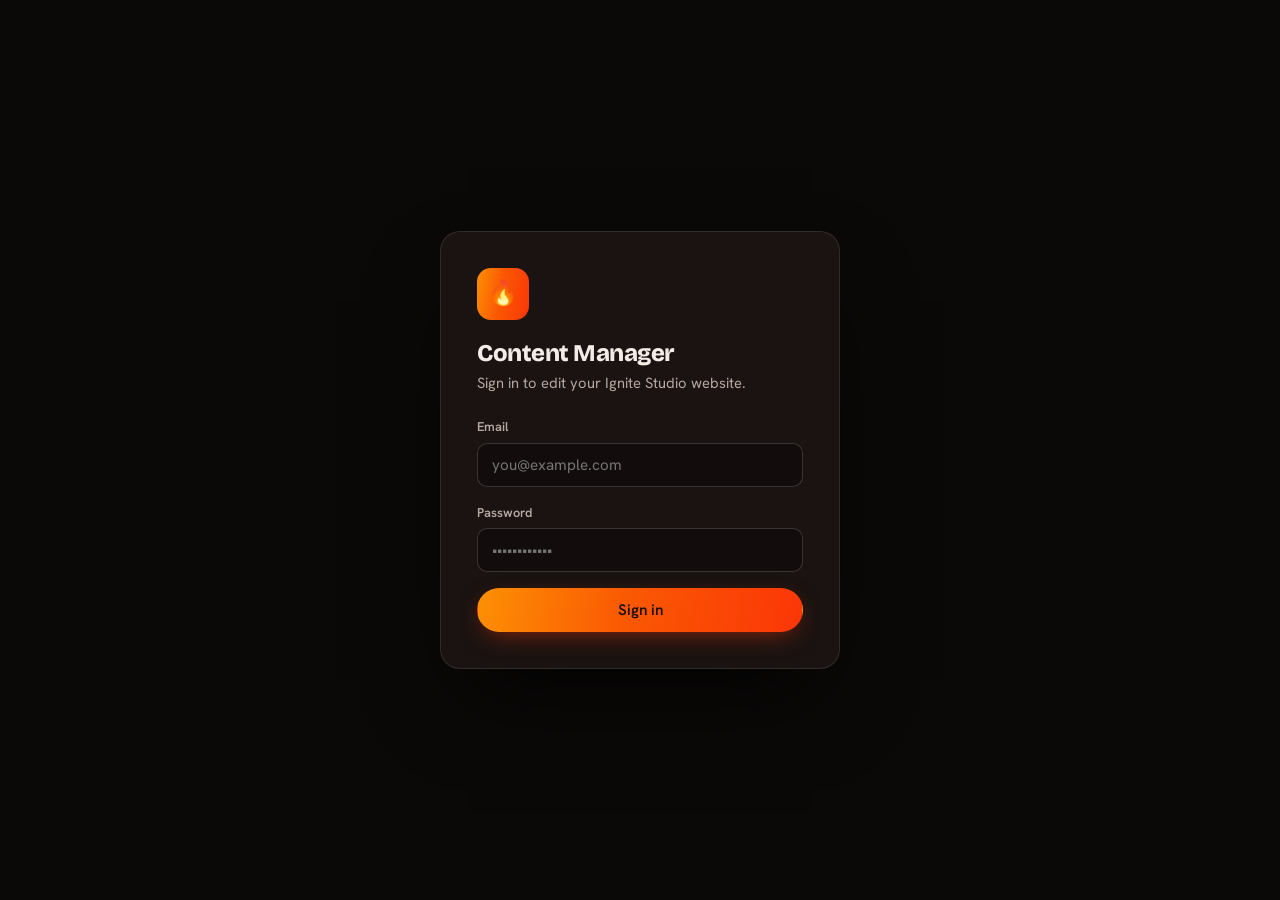
==== admin.html @ 2a7999fc "Add Supabase CMS: admin panel + live content hydration - Content tables (site_settings, services, te" ====
<!doctype html>
<html lang="en" dir="ltr">
<head>
  <meta charset="utf-8" />
  <meta name="viewport" content="width=device-width, initial-scale=1" />
  <meta name="robots" content="noindex, nofollow" />
  <title>Ignite Studio — Content Manager</title>
  <link rel="icon" href="favicon.svg" type="image/svg+xml" />
  <link rel="preload" href="assets/fonts/bricolage-grotesque-var.woff2" as="font" type="font/woff2" crossorigin />
  <link rel="preload" href="assets/fonts/hanken-grotesk-var.woff2" as="font" type="font/woff2" crossorigin />
  <style>
    @font-face { font-family:"Bricolage Grotesque"; src:url("assets/fonts/bricolage-grotesque-var.woff2") format("woff2"); font-weight:200 800; font-display:swap; }
    @font-face { font-family:"Hanken Grotesk"; src:url("assets/fonts/hanken-grotesk-var.woff2") format("woff2"); font-weight:100 900; font-display:swap; }
    :root{
      --flame:#FA5903; --flame-bright:#FF6E1F; --ember:#FB3607; --gold:#FD9004;
      --ink:#0B0908; --ink-2:#120D0C; --surface:#1A1311; --surface-2:#221917;
      --line:rgba(255,255,255,.10); --line-2:rgba(255,255,255,.16);
      --text:#F3EBE6; --muted:#B7A9A2; --muted-2:#8E817B;
      --grad-fire:linear-gradient(100deg,var(--gold),var(--flame) 45%,var(--ember));
      --display:"Bricolage Grotesque",sans-serif; --body:"Hanken Grotesk",system-ui,sans-serif;
      --radius:14px; --ok:#3FB950; --err:#F85149;
    }
    *{box-sizing:border-box;margin:0}
    body{font-family:var(--body);background:var(--ink);color:var(--text);line-height:1.55;-webkit-font-smoothing:antialiased}
    h1,h2,h3,h4{font-family:var(--display);font-weight:800;letter-spacing:-.02em;line-height:1.1}
    a{color:var(--flame-bright)}
    button{font-family:var(--body);cursor:pointer}
    .btn{display:inline-flex;align-items:center;gap:8px;border:1px solid transparent;border-radius:999px;padding:11px 20px;font-weight:600;font-size:.95rem;transition:transform .2s,box-shadow .2s,background .2s,border-color .2s}
    .btn:hover{transform:translateY(-1px)}
    .btn-primary{background:var(--grad-fire);color:#1A0E05;box-shadow:0 8px 24px -8px rgba(251,54,7,.55)}
    .btn-ghost{background:transparent;color:var(--muted);border-color:var(--line-2)}
    .btn-ghost:hover{color:var(--text)}
    .btn-danger{background:transparent;color:var(--err);border-color:rgba(248,81,73,.4)}
    .btn-danger:hover{background:rgba(248,81,73,.1)}
    .btn-sm{padding:7px 14px;font-size:.85rem}

    /* login */
    #login{min-height:100vh;display:grid;place-items:center;padding:24px}
    .login-card{width:100%;max-width:400px;background:var(--surface);border:1px solid var(--line);border-radius:20px;padding:36px;box-shadow:0 40px 90px -30px #000}
    .login-card .mark{width:52px;height:52px;border-radius:14px;background:var(--grad-fire);display:grid;place-items:center;font-family:var(--display);font-weight:800;color:#1A0E05;font-size:1.5rem;margin-bottom:20px}
    .login-card h1{font-size:1.5rem;margin-bottom:6px}
    .login-card p{color:var(--muted);font-size:.92rem;margin-bottom:22px}
    label{display:block;font-size:.8rem;font-weight:600;color:var(--muted);margin:0 0 6px}
    input,textarea,select{width:100%;font-family:var(--body);font-size:.95rem;padding:11px 14px;border-radius:10px;border:1.5px solid var(--line-2);background:var(--ink-2);color:var(--text);transition:border-color .2s,box-shadow .2s}
    textarea{resize:vertical;min-height:80px;line-height:1.5}
    input:focus,textarea:focus,select:focus{outline:none;border-color:var(--flame);box-shadow:0 0 0 3px rgba(250,89,3,.18)}
    .field{margin-bottom:16px}
    .field .hint{font-size:.76rem;color:var(--muted-2);margin-top:5px}
    .msg{font-size:.88rem;padding:10px 14px;border-radius:10px;margin-top:14px;display:none}
    .msg.show{display:block}
    .msg.ok{background:rgba(63,185,80,.12);color:var(--ok)}
    .msg.err{background:rgba(248,81,73,.12);color:var(--err)}

    /* app shell */
    #app{display:none;min-height:100vh;grid-template-columns:248px 1fr}
    .sidebar{background:var(--ink-2);border-right:1px solid var(--line);padding:22px 16px;position:sticky;top:0;height:100vh;overflow-y:auto;display:flex;flex-direction:column}
    .sidebar .brand{display:flex;align-items:center;gap:10px;font-family:var(--display);font-weight:800;font-size:1.05rem;padding:0 8px 20px;border-bottom:1px solid var(--line);margin-bottom:14px}
    .sidebar .brand .dot{width:30px;height:30px;border-radius:9px;background:var(--grad-fire);display:grid;place-items:center;color:#1A0E05;font-size:1rem}
    .nav-group{font-size:.7rem;text-transform:uppercase;letter-spacing:.12em;color:var(--muted-2);padding:14px 10px 6px}
    .nav-item{display:flex;align-items:center;justify-content:space-between;gap:8px;width:100%;text-align:left;background:transparent;border:none;color:var(--muted);padding:9px 12px;border-radius:9px;font-size:.92rem;transition:background .15s,color .15s}
    .nav-item:hover{background:var(--surface);color:var(--text)}
    .nav-item.active{background:var(--surface-2);color:var(--text);font-weight:600}
    .nav-item .count{font-size:.72rem;color:var(--muted-2);background:var(--ink);padding:1px 7px;border-radius:999px}
    .sidebar .foot{margin-top:auto;padding-top:16px;border-top:1px solid var(--line);font-size:.82rem;color:var(--muted-2)}
    .sidebar .foot a{display:block;margin-bottom:8px}

    .main{padding:32px 40px;max-width:920px}
    .topbar{display:flex;align-items:center;justify-content:space-between;gap:16px;margin-bottom:8px;flex-wrap:wrap}
    .topbar h2{font-size:1.6rem}
    .topbar .sub{color:var(--muted);font-size:.92rem;margin-bottom:26px}
    .section-actions{display:flex;gap:10px;flex-wrap:wrap}

    .card{background:var(--surface);border:1px solid var(--line);border-radius:var(--radius);padding:22px;margin-bottom:16px}
    .card .card-head{display:flex;align-items:center;justify-content:space-between;gap:12px;margin-bottom:16px}
    .card .card-head h3{font-size:1.1rem}
    .card .card-head .tag{font-size:.74rem;color:var(--muted-2)}
    .row-2{display:grid;grid-template-columns:1fr 1fr;gap:14px}
    .repeat-item{border:1px dashed var(--line-2);border-radius:12px;padding:16px;margin-bottom:12px;position:relative}
    .repeat-item .rm{position:absolute;top:10px;right:10px}
    .save-bar{position:sticky;bottom:0;background:linear-gradient(180deg,transparent,var(--ink) 40%);padding:18px 0 4px;display:flex;gap:12px;align-items:center}
    .toggle{display:inline-flex;align-items:center;gap:9px;font-size:.9rem;color:var(--muted)}
    .toggle input{width:auto}
    .empty{color:var(--muted-2);padding:40px;text-align:center;border:1px dashed var(--line);border-radius:var(--radius)}
    .lead-row{display:grid;grid-template-columns:auto 1fr auto;gap:14px;align-items:center;padding:14px 0;border-bottom:1px solid var(--line)}
    .lead-row .pill{font-size:.7rem;font-weight:700;padding:3px 10px;border-radius:999px;background:var(--surface-2);color:var(--flame-bright);text-transform:uppercase;letter-spacing:.04em}
    .lead-row .meta{font-size:.82rem;color:var(--muted-2)}
    .spinner{width:20px;height:20px;border:2px solid var(--line-2);border-top-color:var(--flame);border-radius:50%;animation:spin .7s linear infinite;display:inline-block}
    @keyframes spin{to{transform:rotate(360deg)}}
    @media (max-width:820px){
      #app{grid-template-columns:1fr}
      .sidebar{position:static;height:auto;flex-direction:column}
      .main{padding:24px 18px}
      .row-2{grid-template-columns:1fr}
    }
  </style>
</head>
<body>
  <!-- ===== LOGIN ===== -->
  <div id="login">
    <form class="login-card" id="loginForm" autocomplete="on">
      <div class="mark" aria-hidden="true">🔥</div>
      <h1>Content Manager</h1>
      <p>Sign in to edit your Ignite Studio website.</p>
      <div class="field">
        <label for="email">Email</label>
        <input type="email" id="email" autocomplete="username" required placeholder="you@example.com" />
      </div>
      <div class="field">
        <label for="password">Password</label>
        <input type="password" id="password" autocomplete="current-password" required placeholder="••••••••••••" />
      </div>
      <button class="btn btn-primary" type="submit" style="width:100%;justify-content:center" id="loginBtn">Sign in</button>
      <div class="msg" id="loginMsg"></div>
    </form>
  </div>

  <!-- ===== APP ===== -->
  <div id="app">
    <aside class="sidebar">
      <div class="brand"><span class="dot" aria-hidden="true">🔥</span> Ignite CMS</div>
      <nav id="navMenu"></nav>
      <div class="foot">
        <a href="index.html" target="_blank" rel="noopener">View site ↗</a>
        <button class="nav-item" id="logoutBtn" style="padding-left:0;color:var(--muted-2)">Sign out</button>
        <span id="whoami"></span>
      </div>
    </aside>
    <main class="main" id="view"><div class="empty"><span class="spinner"></span></div></main>
  </div>

  <script src="js/cms-config.js?v=22"></script>
  <script src="js/admin.js?v=22"></script>
</body>
</html>
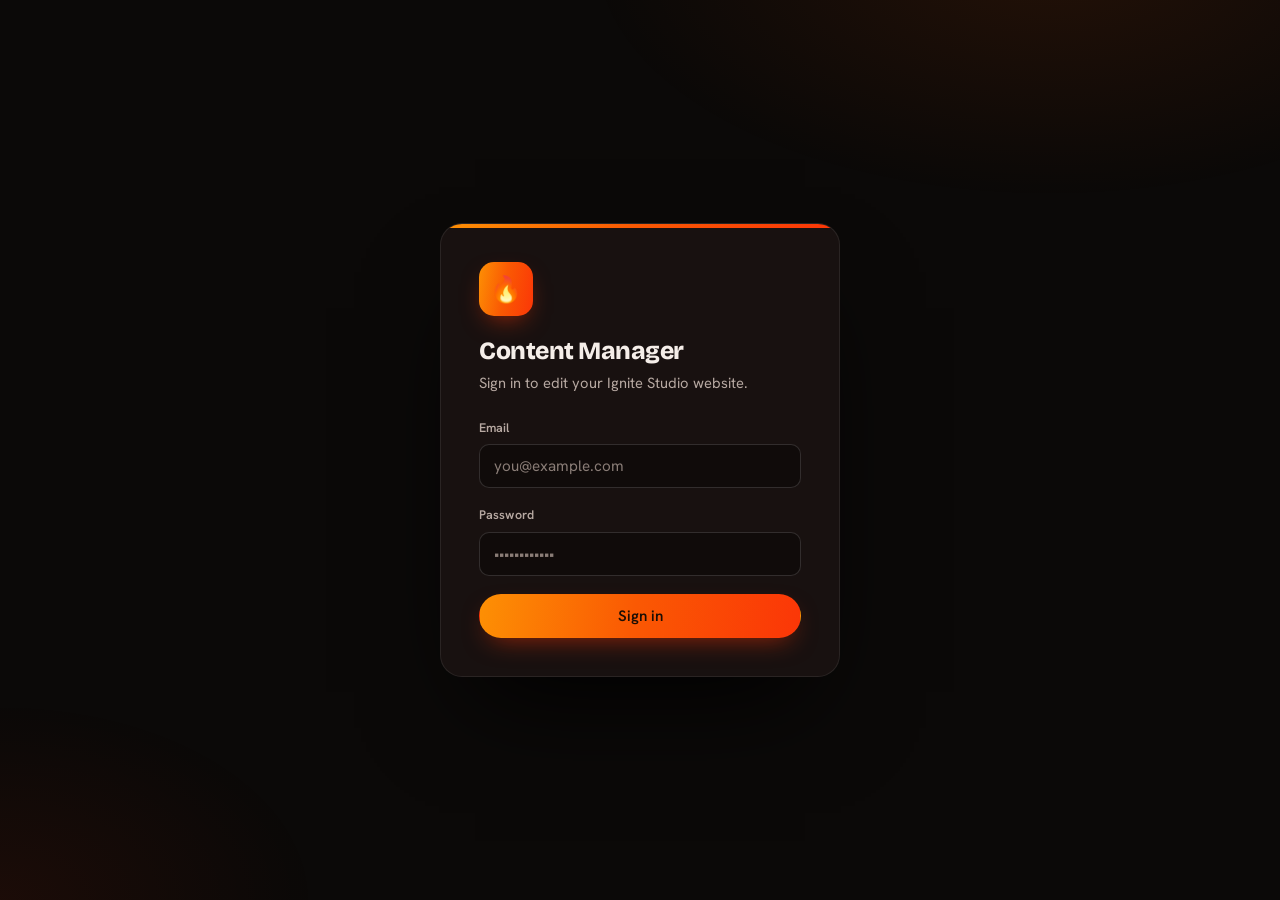
==== commit 17e6fd85: "Redesign CMS admin: dashboard, icons, categorised nav, polish - Add a Dashboard overview with metric" ====
--- a/admin.html
+++ b/admin.html
@@ -13,83 +13,132 @@
     @font-face { font-family:"Hanken Grotesk"; src:url("assets/fonts/hanken-grotesk-var.woff2") format("woff2"); font-weight:100 900; font-display:swap; }
     :root{
       --flame:#FA5903; --flame-bright:#FF6E1F; --ember:#FB3607; --gold:#FD9004;
-      --ink:#0B0908; --ink-2:#120D0C; --surface:#1A1311; --surface-2:#221917;
-      --line:rgba(255,255,255,.10); --line-2:rgba(255,255,255,.16);
-      --text:#F3EBE6; --muted:#B7A9A2; --muted-2:#8E817B;
-      --grad-fire:linear-gradient(100deg,var(--gold),var(--flame) 45%,var(--ember));
+      --ink:#0B0908; --ink-2:#100B0A; --surface:#181110; --surface-2:#211815; --surface-3:#2A1E1A;
+      --line:rgba(255,255,255,.08); --line-2:rgba(255,255,255,.14);
+      --text:#F5EEE9; --muted:#B7A9A2; --muted-2:#8A7D77;
+      --grad-fire:linear-gradient(100deg,var(--gold),var(--flame) 48%,var(--ember));
       --display:"Bricolage Grotesque",sans-serif; --body:"Hanken Grotesk",system-ui,sans-serif;
-      --radius:14px; --ok:#3FB950; --err:#F85149;
+      --radius:16px; --radius-sm:10px; --ok:#3FB950; --err:#F85149;
     }
     *{box-sizing:border-box;margin:0}
+    html{-webkit-text-size-adjust:100%}
     body{font-family:var(--body);background:var(--ink);color:var(--text);line-height:1.55;-webkit-font-smoothing:antialiased}
-    h1,h2,h3,h4{font-family:var(--display);font-weight:800;letter-spacing:-.02em;line-height:1.1}
-    a{color:var(--flame-bright)}
+    body::before{content:"";position:fixed;inset:0;z-index:0;pointer-events:none;
+      background:radial-gradient(60% 45% at 82% -5%,rgba(250,89,3,.10),transparent 60%),radial-gradient(45% 40% at 0% 100%,rgba(251,54,7,.07),transparent 55%)}
+    h1,h2,h3,h4{font-family:var(--display);font-weight:800;letter-spacing:-.02em;line-height:1.12}
+    a{color:var(--flame-bright);text-decoration:none}
     button{font-family:var(--body);cursor:pointer}
-    .btn{display:inline-flex;align-items:center;gap:8px;border:1px solid transparent;border-radius:999px;padding:11px 20px;font-weight:600;font-size:.95rem;transition:transform .2s,box-shadow .2s,background .2s,border-color .2s}
+    svg{display:block}
+    .ic{width:18px;height:18px;flex:0 0 18px;stroke:currentColor;stroke-width:1.9;fill:none;stroke-linecap:round;stroke-linejoin:round}
+
+    .btn{display:inline-flex;align-items:center;justify-content:center;gap:8px;border:1px solid transparent;border-radius:999px;padding:11px 20px;font-weight:600;font-size:.94rem;transition:transform .18s,box-shadow .18s,background .18s,border-color .18s,color .18s;white-space:nowrap}
     .btn:hover{transform:translateY(-1px)}
-    .btn-primary{background:var(--grad-fire);color:#1A0E05;box-shadow:0 8px 24px -8px rgba(251,54,7,.55)}
+    .btn:active{transform:translateY(0)}
+    .btn-primary{background:var(--grad-fire);color:#1A0E05;box-shadow:0 10px 26px -10px rgba(251,54,7,.6)}
+    .btn-primary:hover{box-shadow:0 14px 32px -10px rgba(251,54,7,.75)}
     .btn-ghost{background:transparent;color:var(--muted);border-color:var(--line-2)}
-    .btn-ghost:hover{color:var(--text)}
-    .btn-danger{background:transparent;color:var(--err);border-color:rgba(248,81,73,.4)}
-    .btn-danger:hover{background:rgba(248,81,73,.1)}
+    .btn-ghost:hover{color:var(--text);border-color:var(--muted-2)}
+    .btn-danger{background:transparent;color:var(--err);border-color:rgba(248,81,73,.35)}
+    .btn-danger:hover{background:rgba(248,81,73,.12)}
     .btn-sm{padding:7px 14px;font-size:.85rem}
 
-    /* login */
-    #login{min-height:100vh;display:grid;place-items:center;padding:24px}
-    .login-card{width:100%;max-width:400px;background:var(--surface);border:1px solid var(--line);border-radius:20px;padding:36px;box-shadow:0 40px 90px -30px #000}
-    .login-card .mark{width:52px;height:52px;border-radius:14px;background:var(--grad-fire);display:grid;place-items:center;font-family:var(--display);font-weight:800;color:#1A0E05;font-size:1.5rem;margin-bottom:20px}
-    .login-card h1{font-size:1.5rem;margin-bottom:6px}
-    .login-card p{color:var(--muted);font-size:.92rem;margin-bottom:22px}
-    label{display:block;font-size:.8rem;font-weight:600;color:var(--muted);margin:0 0 6px}
-    input,textarea,select{width:100%;font-family:var(--body);font-size:.95rem;padding:11px 14px;border-radius:10px;border:1.5px solid var(--line-2);background:var(--ink-2);color:var(--text);transition:border-color .2s,box-shadow .2s}
-    textarea{resize:vertical;min-height:80px;line-height:1.5}
+    /* ---------- login ---------- */
+    #login{position:relative;z-index:1;min-height:100vh;display:grid;place-items:center;padding:24px}
+    .login-card{width:100%;max-width:400px;background:var(--surface);border:1px solid var(--line);border-radius:22px;padding:38px;box-shadow:0 50px 100px -35px #000;position:relative;overflow:hidden}
+    .login-card::before{content:"";position:absolute;top:0;left:0;right:0;height:4px;background:var(--grad-fire)}
+    .login-card .mark{width:54px;height:54px;border-radius:15px;background:var(--grad-fire);display:grid;place-items:center;font-size:1.6rem;margin-bottom:22px;box-shadow:0 10px 26px -10px rgba(251,54,7,.7)}
+    .login-card h1{font-size:1.55rem;margin-bottom:6px}
+    .login-card p{color:var(--muted);font-size:.92rem;margin-bottom:24px}
+    label{display:block;font-size:.78rem;font-weight:600;color:var(--muted);margin:0 0 6px;letter-spacing:.01em}
+    input,textarea,select{width:100%;font-family:var(--body);font-size:.95rem;padding:11px 14px;border-radius:var(--radius-sm);border:1.5px solid var(--line-2);background:var(--ink-2);color:var(--text);transition:border-color .18s,box-shadow .18s}
+    textarea{resize:vertical;min-height:82px;line-height:1.55}
+    input::placeholder,textarea::placeholder{color:var(--muted-2)}
     input:focus,textarea:focus,select:focus{outline:none;border-color:var(--flame);box-shadow:0 0 0 3px rgba(250,89,3,.18)}
-    .field{margin-bottom:16px}
-    .field .hint{font-size:.76rem;color:var(--muted-2);margin-top:5px}
-    .msg{font-size:.88rem;padding:10px 14px;border-radius:10px;margin-top:14px;display:none}
+    .field{margin-bottom:18px}
+    .field .hint{font-size:.76rem;color:var(--muted-2);margin-top:6px}
+    .msg{font-size:.88rem;padding:10px 14px;border-radius:var(--radius-sm);margin-top:14px;display:none}
     .msg.show{display:block}
     .msg.ok{background:rgba(63,185,80,.12);color:var(--ok)}
     .msg.err{background:rgba(248,81,73,.12);color:var(--err)}
 
-    /* app shell */
-    #app{display:none;min-height:100vh;grid-template-columns:248px 1fr}
-    .sidebar{background:var(--ink-2);border-right:1px solid var(--line);padding:22px 16px;position:sticky;top:0;height:100vh;overflow-y:auto;display:flex;flex-direction:column}
-    .sidebar .brand{display:flex;align-items:center;gap:10px;font-family:var(--display);font-weight:800;font-size:1.05rem;padding:0 8px 20px;border-bottom:1px solid var(--line);margin-bottom:14px}
-    .sidebar .brand .dot{width:30px;height:30px;border-radius:9px;background:var(--grad-fire);display:grid;place-items:center;color:#1A0E05;font-size:1rem}
-    .nav-group{font-size:.7rem;text-transform:uppercase;letter-spacing:.12em;color:var(--muted-2);padding:14px 10px 6px}
-    .nav-item{display:flex;align-items:center;justify-content:space-between;gap:8px;width:100%;text-align:left;background:transparent;border:none;color:var(--muted);padding:9px 12px;border-radius:9px;font-size:.92rem;transition:background .15s,color .15s}
+    /* ---------- shell ---------- */
+    #app{display:none;position:relative;z-index:1;min-height:100vh;grid-template-columns:266px 1fr}
+    .sidebar{background:linear-gradient(180deg,var(--ink-2),rgba(16,11,10,.6));border-right:1px solid var(--line);padding:20px 14px;position:sticky;top:0;height:100vh;overflow-y:auto;display:flex;flex-direction:column;gap:2px}
+    .brand{display:flex;align-items:center;gap:11px;padding:4px 8px 18px;margin-bottom:6px;border-bottom:1px solid var(--line)}
+    .brand .dot{width:34px;height:34px;border-radius:10px;background:var(--grad-fire);display:grid;place-items:center;font-size:1.15rem;box-shadow:0 8px 20px -8px rgba(251,54,7,.7)}
+    .brand b{font-family:var(--display);font-weight:800;font-size:1.05rem}
+    .brand small{display:block;color:var(--muted-2);font-size:.72rem;font-weight:500;letter-spacing:.02em}
+    .nav-group{font-size:.68rem;text-transform:uppercase;letter-spacing:.14em;color:var(--muted-2);padding:15px 12px 6px;font-weight:700}
+    .nav-item{display:flex;align-items:center;gap:11px;width:100%;text-align:left;background:transparent;border:none;color:var(--muted);padding:9px 12px;border-radius:var(--radius-sm);font-size:.92rem;transition:background .15s,color .15s;position:relative}
+    .nav-item .ic{opacity:.8}
+    .nav-item .lbl{flex:1;overflow:hidden;text-overflow:ellipsis;white-space:nowrap}
     .nav-item:hover{background:var(--surface);color:var(--text)}
     .nav-item.active{background:var(--surface-2);color:var(--text);font-weight:600}
-    .nav-item .count{font-size:.72rem;color:var(--muted-2);background:var(--ink);padding:1px 7px;border-radius:999px}
-    .sidebar .foot{margin-top:auto;padding-top:16px;border-top:1px solid var(--line);font-size:.82rem;color:var(--muted-2)}
-    .sidebar .foot a{display:block;margin-bottom:8px}
+    .nav-item.active::before{content:"";position:absolute;left:0;top:8px;bottom:8px;width:3px;border-radius:3px;background:var(--grad-fire)}
+    .nav-item.active .ic{opacity:1;stroke:var(--flame-bright)}
+    .count{font-size:.7rem;font-weight:700;color:var(--muted);background:var(--ink);padding:2px 8px;border-radius:999px;min-width:22px;text-align:center}
+    .count.hot{background:var(--grad-fire);color:#1A0E05}
+    .foot{margin-top:auto;padding-top:14px;border-top:1px solid var(--line);display:flex;flex-direction:column;gap:2px}
+    .foot .who{padding:8px 12px 2px;font-size:.76rem;color:var(--muted-2);overflow:hidden;text-overflow:ellipsis}
 
-    .main{padding:32px 40px;max-width:920px}
-    .topbar{display:flex;align-items:center;justify-content:space-between;gap:16px;margin-bottom:8px;flex-wrap:wrap}
-    .topbar h2{font-size:1.6rem}
-    .topbar .sub{color:var(--muted);font-size:.92rem;margin-bottom:26px}
-    .section-actions{display:flex;gap:10px;flex-wrap:wrap}
+    .main{padding:0 0 60px;min-width:0}
+    .topbar{position:sticky;top:0;z-index:5;display:flex;align-items:center;justify-content:space-between;gap:16px;padding:18px 40px;background:rgba(11,9,8,.72);backdrop-filter:blur(12px);border-bottom:1px solid var(--line)}
+    .topbar .crumb{font-size:.8rem;color:var(--muted-2)}
+    .topbar h2{font-size:1.35rem;display:flex;align-items:center;gap:11px}
+    .topbar h2 .chip{width:34px;height:34px;border-radius:10px;background:var(--surface-2);border:1px solid var(--line);display:grid;place-items:center;color:var(--flame-bright)}
+    .topbar h2 .chip .ic{width:18px;height:18px}
+    .wrap{padding:28px 40px;max-width:940px}
+    .sub{color:var(--muted);font-size:.94rem;margin:-6px 0 24px;max-width:60ch}
+    .bar-actions{display:flex;gap:10px;align-items:center;flex-wrap:wrap}
 
-    .card{background:var(--surface);border:1px solid var(--line);border-radius:var(--radius);padding:22px;margin-bottom:16px}
-    .card .card-head{display:flex;align-items:center;justify-content:space-between;gap:12px;margin-bottom:16px}
-    .card .card-head h3{font-size:1.1rem}
-    .card .card-head .tag{font-size:.74rem;color:var(--muted-2)}
-    .row-2{display:grid;grid-template-columns:1fr 1fr;gap:14px}
-    .repeat-item{border:1px dashed var(--line-2);border-radius:12px;padding:16px;margin-bottom:12px;position:relative}
-    .repeat-item .rm{position:absolute;top:10px;right:10px}
-    .save-bar{position:sticky;bottom:0;background:linear-gradient(180deg,transparent,var(--ink) 40%);padding:18px 0 4px;display:flex;gap:12px;align-items:center}
-    .toggle{display:inline-flex;align-items:center;gap:9px;font-size:.9rem;color:var(--muted)}
-    .toggle input{width:auto}
-    .empty{color:var(--muted-2);padding:40px;text-align:center;border:1px dashed var(--line);border-radius:var(--radius)}
-    .lead-row{display:grid;grid-template-columns:auto 1fr auto;gap:14px;align-items:center;padding:14px 0;border-bottom:1px solid var(--line)}
-    .lead-row .pill{font-size:.7rem;font-weight:700;padding:3px 10px;border-radius:999px;background:var(--surface-2);color:var(--flame-bright);text-transform:uppercase;letter-spacing:.04em}
-    .lead-row .meta{font-size:.82rem;color:var(--muted-2)}
-    .spinner{width:20px;height:20px;border:2px solid var(--line-2);border-top-color:var(--flame);border-radius:50%;animation:spin .7s linear infinite;display:inline-block}
+    .card{background:var(--surface);border:1px solid var(--line);border-radius:var(--radius);padding:24px;margin-bottom:16px}
+    .card>.card-title{font-size:.78rem;text-transform:uppercase;letter-spacing:.12em;color:var(--flame-bright);font-weight:700;margin-bottom:16px}
+    .list-row{display:flex;align-items:center;gap:14px;justify-content:space-between;padding:15px 18px;background:var(--surface);border:1px solid var(--line);border-radius:var(--radius);margin-bottom:10px;transition:border-color .18s,transform .18s}
+    .list-row:hover{border-color:var(--line-2);transform:translateY(-1px)}
+    .list-row .lr-main{min-width:0}
+    .list-row .lr-title{font-family:var(--display);font-weight:700;font-size:1.02rem;overflow:hidden;text-overflow:ellipsis;white-space:nowrap}
+    .list-row .lr-meta{font-size:.8rem;color:var(--muted-2);margin-top:2px}
+    .badge{font-size:.68rem;font-weight:700;text-transform:uppercase;letter-spacing:.05em;padding:3px 9px;border-radius:999px}
+    .badge.on{background:rgba(63,185,80,.14);color:var(--ok)}
+    .badge.off{background:rgba(255,255,255,.06);color:var(--muted-2)}
+    .row-2{display:grid;grid-template-columns:1fr 1fr;gap:16px}
+    .repeat-item{border:1px solid var(--line-2);border-radius:12px;padding:18px;margin-bottom:12px;position:relative;background:var(--ink-2)}
+    .repeat-item .rm{position:absolute;top:12px;right:12px}
+    .repeat-item .ri-num{font-size:.72rem;color:var(--muted-2);font-weight:700;margin-bottom:12px;text-transform:uppercase;letter-spacing:.08em}
+    .save-bar{position:sticky;bottom:0;margin-top:8px;background:linear-gradient(180deg,transparent,var(--ink) 45%);padding:20px 0 6px;display:flex;gap:12px;align-items:center}
+    .save-note{font-size:.82rem;color:var(--muted-2)}
+    .toggle{display:inline-flex;align-items:center;gap:10px;font-size:.92rem;color:var(--text);cursor:pointer;padding:6px 0}
+    .toggle input{width:44px;height:26px;-webkit-appearance:none;appearance:none;background:var(--surface-3);border-radius:999px;position:relative;transition:background .2s;cursor:pointer;flex:0 0 44px}
+    .toggle input::after{content:"";position:absolute;top:3px;left:3px;width:20px;height:20px;border-radius:50%;background:var(--muted);transition:transform .2s,background .2s}
+    .toggle input:checked{background:var(--flame)}
+    .toggle input:checked::after{transform:translateX(18px);background:#fff}
+    .empty{color:var(--muted-2);padding:48px;text-align:center;border:1px dashed var(--line-2);border-radius:var(--radius)}
+
+    /* dashboard */
+    .metrics{display:grid;grid-template-columns:repeat(auto-fit,minmax(180px,1fr));gap:16px;margin-bottom:26px}
+    .metric{background:var(--surface);border:1px solid var(--line);border-radius:var(--radius);padding:22px;position:relative;overflow:hidden}
+    .metric .ic{width:20px;height:20px;color:var(--flame-bright);margin-bottom:14px}
+    .metric .big{font-family:var(--display);font-weight:800;font-size:2.3rem;line-height:1}
+    .metric .lbl{color:var(--muted-2);font-size:.86rem;margin-top:6px}
+    .metric.accent{background:linear-gradient(160deg,rgba(250,89,3,.16),var(--surface) 60%);border-color:rgba(250,89,3,.3)}
+    .quick{display:grid;grid-template-columns:repeat(auto-fit,minmax(200px,1fr));gap:14px}
+    .quick a{display:flex;align-items:center;gap:12px;background:var(--surface);border:1px solid var(--line);border-radius:var(--radius);padding:16px 18px;color:var(--text);font-weight:600;transition:border-color .18s,transform .18s}
+    .quick a:hover{border-color:var(--flame);transform:translateY(-2px)}
+    .quick a .ic{color:var(--flame-bright)}
+
+    /* leads */
+    .lead-row{display:grid;grid-template-columns:auto 1fr auto;gap:16px;align-items:center;padding:16px 0;border-bottom:1px solid var(--line)}
+    .lead-row:last-child{border-bottom:none}
+    .lead-row .pill{font-size:.66rem;font-weight:700;padding:4px 11px;border-radius:999px;background:var(--surface-2);color:var(--flame-bright);text-transform:uppercase;letter-spacing:.05em}
+    .lead-row .meta{font-size:.8rem;color:var(--muted-2);margin-top:3px}
+    .spinner{width:22px;height:22px;border:2px solid var(--line-2);border-top-color:var(--flame);border-radius:50%;animation:spin .7s linear infinite;display:inline-block}
     @keyframes spin{to{transform:rotate(360deg)}}
-    @media (max-width:820px){
+    .center{display:grid;place-items:center;padding:70px}
+
+    @media (max-width:860px){
       #app{grid-template-columns:1fr}
-      .sidebar{position:static;height:auto;flex-direction:column}
-      .main{padding:24px 18px}
+      .sidebar{position:static;height:auto}
+      .topbar,.wrap{padding-left:20px;padding-right:20px}
       .row-2{grid-template-columns:1fr}
     }
   </style>
@@ -109,7 +158,7 @@
         <label for="password">Password</label>
         <input type="password" id="password" autocomplete="current-password" required placeholder="••••••••••••" />
       </div>
-      <button class="btn btn-primary" type="submit" style="width:100%;justify-content:center" id="loginBtn">Sign in</button>
+      <button class="btn btn-primary" type="submit" style="width:100%" id="loginBtn">Sign in</button>
       <div class="msg" id="loginMsg"></div>
     </form>
   </div>
@@ -117,18 +166,32 @@
   <!-- ===== APP ===== -->
   <div id="app">
     <aside class="sidebar">
-      <div class="brand"><span class="dot" aria-hidden="true">🔥</span> Ignite CMS</div>
+      <div class="brand">
+        <span class="dot" aria-hidden="true">🔥</span>
+        <span><b>Ignite Studio</b><small>Content Manager</small></span>
+      </div>
       <nav id="navMenu"></nav>
       <div class="foot">
-        <a href="index.html" target="_blank" rel="noopener">View site ↗</a>
-        <button class="nav-item" id="logoutBtn" style="padding-left:0;color:var(--muted-2)">Sign out</button>
-        <span id="whoami"></span>
+        <span class="who" id="whoami"></span>
+        <a class="nav-item" href="index.html" target="_blank" rel="noopener"><span class="lbl">View live site ↗</span></a>
+        <button class="nav-item" id="logoutBtn"><span class="lbl">Sign out</span></button>
       </div>
     </aside>
-    <main class="main" id="view"><div class="empty"><span class="spinner"></span></div></main>
+    <main class="main">
+      <div class="topbar">
+        <div>
+          <div class="crumb" id="crumb">Content Manager</div>
+          <h2 id="viewTitle"><span class="chip" id="viewIcon" aria-hidden="true"></span> <span id="viewTitleText">Dashboard</span></h2>
+        </div>
+        <div class="bar-actions">
+          <a class="btn btn-ghost btn-sm" href="index.html" target="_blank" rel="noopener">Preview site ↗</a>
+        </div>
+      </div>
+      <div class="wrap" id="view"><div class="center"><span class="spinner"></span></div></div>
+    </main>
   </div>
 
-  <script src="js/cms-config.js?v=22"></script>
-  <script src="js/admin.js?v=22"></script>
+  <script src="js/cms-config.js?v=24"></script>
+  <script src="js/admin.js?v=24"></script>
 </body>
 </html>
